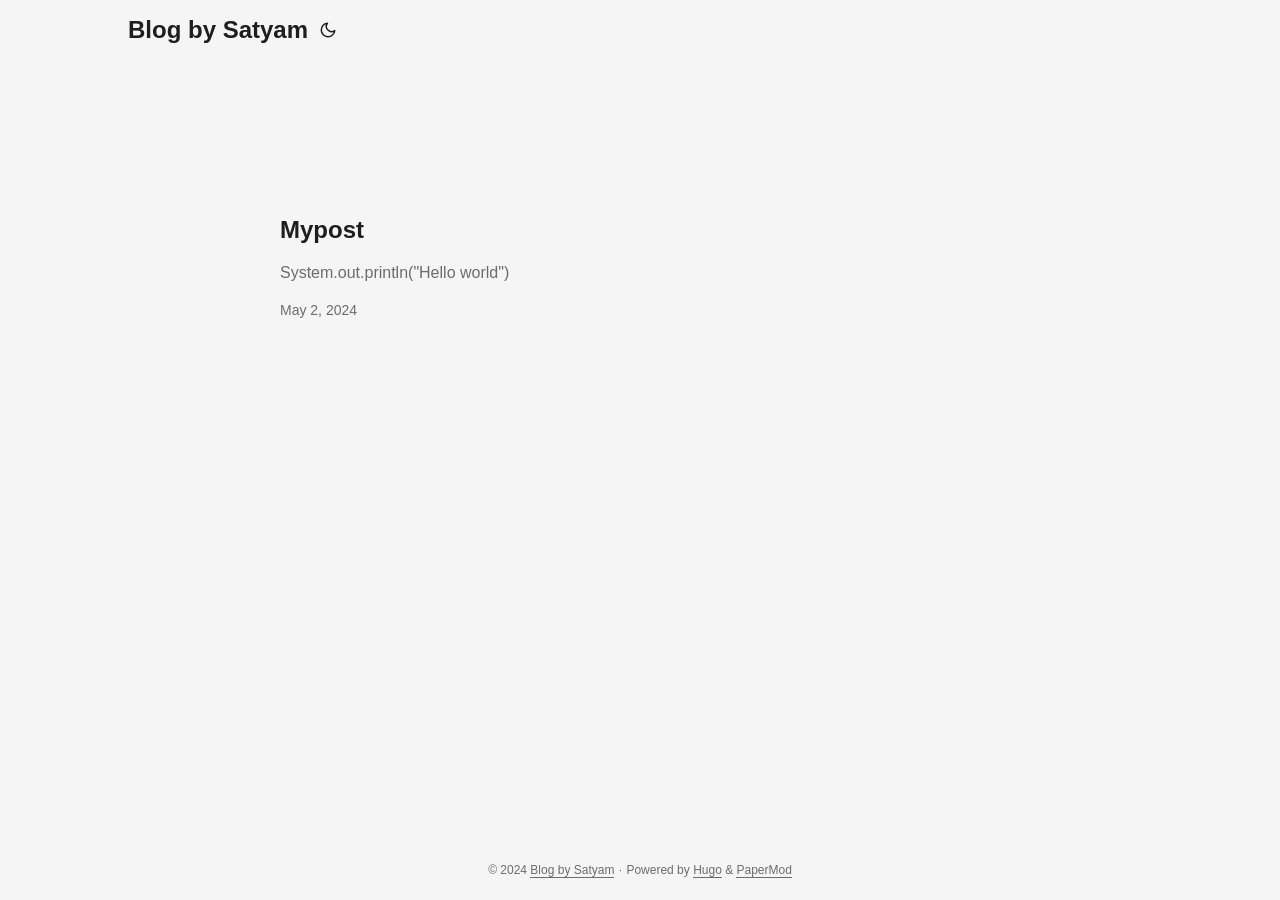
==== index.html @ a7f4010d "add files" ====
<!DOCTYPE html>
<html lang="en" dir="auto">

<head>
	<meta name="generator" content="Hugo 0.125.5"><meta charset="utf-8">
<meta http-equiv="X-UA-Compatible" content="IE=edge">
<meta name="viewport" content="width=device-width, initial-scale=1, shrink-to-fit=no">
<meta name="robots" content="index, follow">
<title>Blog by Satyam</title>

<meta name="description" content="">
<meta name="author" content="">
<link rel="canonical" href="https://stym06.github.io/">
<link crossorigin="anonymous" href="/assets/css/stylesheet.b609c58d5c11bb90b1a54e04005d74ad1ddf22165eb79f5533967e57df9c3b50.css" integrity="sha256-tgnFjVwRu5CxpU4EAF10rR3fIhZet59VM5Z&#43;V9&#43;cO1A=" rel="preload stylesheet" as="style">
<link rel="icon" href="https://stym06.github.io/favicon.ico">
<link rel="icon" type="image/png" sizes="16x16" href="https://stym06.github.io/favicon-16x16.png">
<link rel="icon" type="image/png" sizes="32x32" href="https://stym06.github.io/favicon-32x32.png">
<link rel="apple-touch-icon" href="https://stym06.github.io/apple-touch-icon.png">
<link rel="mask-icon" href="https://stym06.github.io/safari-pinned-tab.svg">
<meta name="theme-color" content="#2e2e33">
<meta name="msapplication-TileColor" content="#2e2e33">
<link rel="alternate" type="application/rss+xml" href="https://stym06.github.io/index.xml">
<link rel="alternate" hreflang="en" href="https://stym06.github.io/">
<noscript>
    <style>
        #theme-toggle,
        .top-link {
            display: none;
        }

    </style>
    <style>
        @media (prefers-color-scheme: dark) {
            :root {
                --theme: rgb(29, 30, 32);
                --entry: rgb(46, 46, 51);
                --primary: rgb(218, 218, 219);
                --secondary: rgb(155, 156, 157);
                --tertiary: rgb(65, 66, 68);
                --content: rgb(196, 196, 197);
                --code-block-bg: rgb(46, 46, 51);
                --code-bg: rgb(55, 56, 62);
                --border: rgb(51, 51, 51);
            }

            .list {
                background: var(--theme);
            }

            .list:not(.dark)::-webkit-scrollbar-track {
                background: 0 0;
            }

            .list:not(.dark)::-webkit-scrollbar-thumb {
                border-color: var(--theme);
            }
        }

    </style>
</noscript>
  

<meta property="og:title" content="Blog by Satyam" />
<meta property="og:description" content="" />
<meta property="og:type" content="website" />
<meta property="og:url" content="https://stym06.github.io/" />

<meta name="twitter:card" content="summary"/>
<meta name="twitter:title" content="Blog by Satyam"/>
<meta name="twitter:description" content=""/>

<script type="application/ld+json">
{
  "@context": "https://schema.org",
  "@type": "Organization",
  "name": "Blog by Satyam",
  "url": "https://stym06.github.io/",
  "description": "",
  "thumbnailUrl": "https://stym06.github.io/favicon.ico",
  "sameAs": [
      
  ]
}
</script>
</head>

<body class="list" id="top">
<script>
    if (localStorage.getItem("pref-theme") === "dark") {
        document.body.classList.add('dark');
    } else if (localStorage.getItem("pref-theme") === "light") {
        document.body.classList.remove('dark')
    } else if (window.matchMedia('(prefers-color-scheme: dark)').matches) {
        document.body.classList.add('dark');
    }

</script>

<header class="header">
    <nav class="nav">
        <div class="logo">
            <a href="https://stym06.github.io/" accesskey="h" title="Blog by Satyam (Alt + H)">Blog by Satyam</a>
            <div class="logo-switches">
                <button id="theme-toggle" accesskey="t" title="(Alt + T)">
                    <svg id="moon" xmlns="http://www.w3.org/2000/svg" width="24" height="18" viewBox="0 0 24 24"
                        fill="none" stroke="currentColor" stroke-width="2" stroke-linecap="round"
                        stroke-linejoin="round">
                        <path d="M21 12.79A9 9 0 1 1 11.21 3 7 7 0 0 0 21 12.79z"></path>
                    </svg>
                    <svg id="sun" xmlns="http://www.w3.org/2000/svg" width="24" height="18" viewBox="0 0 24 24"
                        fill="none" stroke="currentColor" stroke-width="2" stroke-linecap="round"
                        stroke-linejoin="round">
                        <circle cx="12" cy="12" r="5"></circle>
                        <line x1="12" y1="1" x2="12" y2="3"></line>
                        <line x1="12" y1="21" x2="12" y2="23"></line>
                        <line x1="4.22" y1="4.22" x2="5.64" y2="5.64"></line>
                        <line x1="18.36" y1="18.36" x2="19.78" y2="19.78"></line>
                        <line x1="1" y1="12" x2="3" y2="12"></line>
                        <line x1="21" y1="12" x2="23" y2="12"></line>
                        <line x1="4.22" y1="19.78" x2="5.64" y2="18.36"></line>
                        <line x1="18.36" y1="5.64" x2="19.78" y2="4.22"></line>
                    </svg>
                </button>
            </div>
        </div>
        <ul id="menu">
        </ul>
    </nav>
</header>
<main class="main"> 

<article class="first-entry"> 
  <header class="entry-header">
    <h2 class="entry-hint-parent">Mypost
    </h2>
  </header>
  <div class="entry-content">
    <p>System.out.println(&#34;Hello world&#34;) </p>
  </div>
  <footer class="entry-footer"><span title='2024-05-02 22:18:47 +0530 IST'>May 2, 2024</span></footer>
  <a class="entry-link" aria-label="post link to Mypost" href="https://stym06.github.io/posts/mypost/"></a>
</article>
    </main>
    
<footer class="footer">
        <span>&copy; 2024 <a href="https://stym06.github.io/">Blog by Satyam</a></span> · 

    <span>
        Powered by
        <a href="https://gohugo.io/" rel="noopener noreferrer" target="_blank">Hugo</a> &
        <a href="https://github.com/adityatelange/hugo-PaperMod/" rel="noopener" target="_blank">PaperMod</a>
    </span>
</footer>
<a href="#top" aria-label="go to top" title="Go to Top (Alt + G)" class="top-link" id="top-link" accesskey="g">
    <svg xmlns="http://www.w3.org/2000/svg" viewBox="0 0 12 6" fill="currentColor">
        <path d="M12 6H0l6-6z" />
    </svg>
</a>

<script>
    let menu = document.getElementById('menu')
    if (menu) {
        menu.scrollLeft = localStorage.getItem("menu-scroll-position");
        menu.onscroll = function () {
            localStorage.setItem("menu-scroll-position", menu.scrollLeft);
        }
    }

    document.querySelectorAll('a[href^="#"]').forEach(anchor => {
        anchor.addEventListener("click", function (e) {
            e.preventDefault();
            var id = this.getAttribute("href").substr(1);
            if (!window.matchMedia('(prefers-reduced-motion: reduce)').matches) {
                document.querySelector(`[id='${decodeURIComponent(id)}']`).scrollIntoView({
                    behavior: "smooth"
                });
            } else {
                document.querySelector(`[id='${decodeURIComponent(id)}']`).scrollIntoView();
            }
            if (id === "top") {
                history.replaceState(null, null, " ");
            } else {
                history.pushState(null, null, `#${id}`);
            }
        });
    });

</script>
<script>
    var mybutton = document.getElementById("top-link");
    window.onscroll = function () {
        if (document.body.scrollTop > 800 || document.documentElement.scrollTop > 800) {
            mybutton.style.visibility = "visible";
            mybutton.style.opacity = "1";
        } else {
            mybutton.style.visibility = "hidden";
            mybutton.style.opacity = "0";
        }
    };

</script>
<script>
    document.getElementById("theme-toggle").addEventListener("click", () => {
        if (document.body.className.includes("dark")) {
            document.body.classList.remove('dark');
            localStorage.setItem("pref-theme", 'light');
        } else {
            document.body.classList.add('dark');
            localStorage.setItem("pref-theme", 'dark');
        }
    })

</script>
</body>

</html>
---- assets/css/stylesheet.b609c58d5c11bb90b1a54e04005d74ad1ddf22165eb79f5533967e57df9c3b50.css ----
/*
  PaperMod v7
  License: MIT https://github.com/adityatelange/hugo-PaperMod/blob/master/LICENSE
  Copyright (c) 2020 nanxiaobei and adityatelange
  Copyright (c) 2021-2024 adityatelange
*/
:root{--gap:24px;--content-gap:20px;--nav-width:1024px;--main-width:720px;--header-height:60px;--footer-height:60px;--radius:8px;--theme:rgb(255, 255, 255);--entry:rgb(255, 255, 255);--primary:rgb(30, 30, 30);--secondary:rgb(108, 108, 108);--tertiary:rgb(214, 214, 214);--content:rgb(31, 31, 31);--code-block-bg:rgb(28, 29, 33);--code-bg:rgb(245, 245, 245);--border:rgb(238, 238, 238)}.dark{--theme:rgb(29, 30, 32);--entry:rgb(46, 46, 51);--primary:rgb(218, 218, 219);--secondary:rgb(155, 156, 157);--tertiary:rgb(65, 66, 68);--content:rgb(196, 196, 197);--code-block-bg:rgb(46, 46, 51);--code-bg:rgb(55, 56, 62);--border:rgb(51, 51, 51)}.list{background:var(--code-bg)}.dark.list{background:var(--theme)}*,::after,::before{box-sizing:border-box}html{-webkit-tap-highlight-color:transparent;overflow-y:scroll;-webkit-text-size-adjust:100%;text-size-adjust:100%}a,button,body,h1,h2,h3,h4,h5,h6{color:var(--primary)}body{font-family:-apple-system,BlinkMacSystemFont,segoe ui,Roboto,Oxygen,Ubuntu,Cantarell,open sans,helvetica neue,sans-serif;font-size:18px;line-height:1.6;word-break:break-word;background:var(--theme)}article,aside,figcaption,figure,footer,header,hgroup,main,nav,section,table{display:block}h1,h2,h3,h4,h5,h6{line-height:1.2}h1,h2,h3,h4,h5,h6,p{margin-top:0;margin-bottom:0}ul{padding:0}a{text-decoration:none}body,figure,ul{margin:0}table{width:100%;border-collapse:collapse;border-spacing:0;overflow-x:auto;word-break:keep-all}button,input,textarea{padding:0;font:inherit;background:0 0;border:0}input,textarea{outline:0}button,input[type=button],input[type=submit]{cursor:pointer}input:-webkit-autofill,textarea:-webkit-autofill{box-shadow:0 0 0 50px var(--theme)inset}img{display:block;max-width:100%}.not-found{position:absolute;left:0;right:0;display:flex;align-items:center;justify-content:center;height:80%;font-size:160px;font-weight:700}.archive-posts{width:100%;font-size:16px}.archive-year{margin-top:40px}.archive-year:not(:last-of-type){border-bottom:2px solid var(--border)}.archive-month{display:flex;align-items:flex-start;padding:10px 0}.archive-month-header{margin:25px 0;width:200px}.archive-month:not(:last-of-type){border-bottom:1px solid var(--border)}.archive-entry{position:relative;padding:5px;margin:10px 0}.archive-entry-title{margin:5px 0;font-weight:400}.archive-count,.archive-meta{color:var(--secondary);font-size:14px}.footer,.top-link{font-size:12px;color:var(--secondary)}.footer{max-width:calc(var(--main-width) + var(--gap) * 2);margin:auto;padding:calc((var(--footer-height) - var(--gap))/2)var(--gap);text-align:center;line-height:24px}.footer span{margin-inline-start:1px;margin-inline-end:1px}.footer span:last-child{white-space:nowrap}.footer a{color:inherit;border-bottom:1px solid var(--secondary)}.footer a:hover{border-bottom:1px solid var(--primary)}.top-link{visibility:hidden;position:fixed;bottom:60px;right:30px;z-index:99;background:var(--tertiary);width:42px;height:42px;padding:12px;border-radius:64px;transition:visibility .5s,opacity .8s linear}.top-link,.top-link svg{filter:drop-shadow(0 0 0 var(--theme))}.footer a:hover,.top-link:hover{color:var(--primary)}.top-link:focus,#theme-toggle:focus{outline:0}.nav{display:flex;flex-wrap:wrap;justify-content:space-between;max-width:calc(var(--nav-width) + var(--gap) * 2);margin-inline-start:auto;margin-inline-end:auto;line-height:var(--header-height)}.nav a{display:block}.logo,#menu{display:flex;margin:auto var(--gap)}.logo{flex-wrap:inherit}.logo a{font-size:24px;font-weight:700}.logo a img,.logo a svg{display:inline;vertical-align:middle;pointer-events:none;transform:translate(0,-10%);border-radius:6px;margin-inline-end:8px}button#theme-toggle{font-size:26px;margin:auto 4px}body.dark #moon{vertical-align:middle;display:none}body:not(.dark) #sun{display:none}#menu{list-style:none;word-break:keep-all;overflow-x:auto;white-space:nowrap}#menu li+li{margin-inline-start:var(--gap)}#menu a{font-size:16px}#menu .active{font-weight:500;border-bottom:2px solid}.lang-switch li,.lang-switch ul,.logo-switches{display:inline-flex;margin:auto 4px}.lang-switch{display:flex;flex-wrap:inherit}.lang-switch a{margin:auto 3px;font-size:16px;font-weight:500}.logo-switches{flex-wrap:inherit}.main{position:relative;min-height:calc(100vh - var(--header-height) - var(--footer-height));max-width:calc(var(--main-width) + var(--gap) * 2);margin:auto;padding:var(--gap)}.page-header h1{font-size:40px}.pagination{display:flex}.pagination a{color:var(--theme);font-size:13px;line-height:36px;background:var(--primary);border-radius:calc(36px/2);padding:0 16px}.pagination .next{margin-inline-start:auto}.social-icons a{display:inline-flex;padding:10px}.social-icons a svg{height:26px;width:26px}code{direction:ltr}div.highlight,pre{position:relative}.copy-code{display:none;position:absolute;top:4px;right:4px;color:rgba(255,255,255,.8);background:rgba(78,78,78,.8);border-radius:var(--radius);padding:0 5px;font-size:14px;user-select:none}div.highlight:hover .copy-code,pre:hover .copy-code{display:block}.first-entry{position:relative;display:flex;flex-direction:column;justify-content:center;min-height:320px;margin:var(--gap)0 calc(var(--gap) * 2)}.first-entry .entry-header{overflow:hidden;display:-webkit-box;-webkit-box-orient:vertical;-webkit-line-clamp:3}.first-entry .entry-header h1{font-size:34px;line-height:1.3}.first-entry .entry-content{margin:14px 0;font-size:16px;-webkit-line-clamp:3}.first-entry .entry-footer{font-size:14px}.home-info .entry-content{-webkit-line-clamp:unset}.post-entry{position:relative;margin-bottom:var(--gap);padding:var(--gap);background:var(--entry);border-radius:var(--radius);transition:transform .1s;border:1px solid var(--border)}.post-entry:active{transform:scale(.96)}.tag-entry .entry-cover{display:none}.entry-header h2{font-size:24px;line-height:1.3}.entry-content{margin:8px 0;color:var(--secondary);font-size:14px;line-height:1.6;overflow:hidden;display:-webkit-box;-webkit-box-orient:vertical;-webkit-line-clamp:2}.entry-footer{color:var(--secondary);font-size:13px}.entry-link{position:absolute;left:0;right:0;top:0;bottom:0}.entry-hint{color:var(--secondary)}.entry-hint-parent{display:flex;justify-content:space-between}.entry-cover{font-size:14px;margin-bottom:var(--gap);text-align:center}.entry-cover img{border-radius:var(--radius);pointer-events:none;width:100%;height:auto}.entry-cover a{color:var(--secondary);box-shadow:0 1px 0 var(--primary)}.page-header,.post-header{margin:24px auto var(--content-gap)}.post-title{margin-bottom:2px;font-size:40px}.post-description{margin-top:10px;margin-bottom:5px}.post-meta,.breadcrumbs{color:var(--secondary);font-size:14px;display:flex;flex-wrap:wrap}.post-meta .i18n_list li{display:inline-flex;list-style:none;margin:auto 3px;box-shadow:0 1px 0 var(--secondary)}.breadcrumbs a{font-size:16px}.post-content{color:var(--content)}.post-content h3,.post-content h4,.post-content h5,.post-content h6{margin:24px 0 16px}.post-content h1{margin:40px auto 32px;font-size:40px}.post-content h2{margin:32px auto 24px;font-size:32px}.post-content h3{font-size:24px}.post-content h4{font-size:16px}.post-content h5{font-size:14px}.post-content h6{font-size:12px}.post-content a,.toc a:hover{box-shadow:0 1px;box-decoration-break:clone;-webkit-box-decoration-break:clone}.post-content a code{margin:auto 0;border-radius:0;box-shadow:0 -1px 0 var(--primary)inset}.post-content del{text-decoration:line-through}.post-content dl,.post-content ol,.post-content p,.post-content figure,.post-content ul{margin-bottom:var(--content-gap)}.post-content ol,.post-content ul{padding-inline-start:20px}.post-content li{margin-top:5px}.post-content li p{margin-bottom:0}.post-content dl{display:flex;flex-wrap:wrap;margin:0}.post-content dt{width:25%;font-weight:700}.post-content dd{width:75%;margin-inline-start:0;padding-inline-start:10px}.post-content dd~dd,.post-content dt~dt{margin-top:10px}.post-content table{margin-bottom:var(--content-gap)}.post-content table th,.post-content table:not(.highlighttable,.highlight table,.gist .highlight) td{min-width:80px;padding:8px 5px;line-height:1.5;border-bottom:1px solid var(--border)}.post-content table th{text-align:start}.post-content table:not(.highlighttable) td code:only-child{margin:auto 0}.post-content .highlight table{border-radius:var(--radius)}.post-content .highlight:not(table){margin:10px auto;background:var(--code-block-bg)!important;border-radius:var(--radius);direction:ltr}.post-content li>.highlight{margin-inline-end:0}.post-content ul pre{margin-inline-start:calc(var(--gap) * -2)}.post-content .highlight pre{margin:0}.post-content .highlighttable{table-layout:fixed}.post-content .highlighttable td:first-child{width:40px}.post-content .highlighttable td .linenodiv{padding-inline-end:0!important}.post-content .highlighttable td .highlight,.post-content .highlighttable td .linenodiv pre{margin-bottom:0}.post-content code{margin:auto 4px;padding:4px 6px;font-size:.78em;line-height:1.5;background:var(--code-bg);border-radius:2px}.post-content pre code{display:grid;margin:auto 0;padding:10px;color:#d5d5d6;background:var(--code-block-bg)!important;border-radius:var(--radius);overflow-x:auto;word-break:break-all}.post-content blockquote{margin:20px 0;padding:0 14px;border-inline-start:3px solid var(--primary)}.post-content hr{margin:30px 0;height:2px;background:var(--tertiary);border:0}.post-content iframe{max-width:100%}.post-content img{border-radius:4px;margin:1rem 0}.post-content img[src*="#center"]{margin:1rem auto}.post-content figure.align-center{text-align:center}.post-content figure>figcaption{color:var(--primary);font-size:16px;font-weight:700;margin:8px 0 16px}.post-content figure>figcaption>p{color:var(--secondary);font-size:14px;font-weight:400}.toc{margin:0 2px 40px;border:1px solid var(--border);background:var(--code-bg);border-radius:var(--radius);padding:.4em}.dark .toc{background:var(--entry)}.toc details summary{cursor:zoom-in;margin-inline-start:20px}.toc details[open] summary{cursor:zoom-out}.toc .details{display:inline;font-weight:500}.toc .inner{margin:0 20px;padding:10px 20px}.toc li ul{margin-inline-start:var(--gap)}.toc summary:focus{outline:0}.post-footer{margin-top:56px}.post-footer>*{margin-bottom:10px}.post-tags{display:flex;flex-wrap:wrap;gap:10px}.post-tags li{display:inline-block}.post-tags a,.share-buttons,.paginav{border-radius:var(--radius);background:var(--code-bg);border:1px solid var(--border)}.post-tags a{display:block;padding:0 14px;color:var(--secondary);font-size:14px;line-height:34px;background:var(--code-bg)}.post-tags a:hover,.paginav a:hover{background:var(--border)}.share-buttons{padding:10px;display:flex;justify-content:center;overflow-x:auto;gap:10px}.share-buttons li,.share-buttons a{display:inline-flex}.share-buttons a:not(:last-of-type){margin-inline-end:12px}h1:hover .anchor,h2:hover .anchor,h3:hover .anchor,h4:hover .anchor,h5:hover .anchor,h6:hover .anchor{display:inline-flex;color:var(--secondary);margin-inline-start:8px;font-weight:500;user-select:none}.paginav{display:flex;line-height:30px}.paginav a{padding-inline-start:14px;padding-inline-end:14px;border-radius:var(--radius)}.paginav .title{letter-spacing:1px;text-transform:uppercase;font-size:small;color:var(--secondary)}.paginav .prev,.paginav .next{width:50%}.paginav span:hover:not(.title){box-shadow:0 1px}.paginav .next{margin-inline-start:auto;text-align:right}[dir=rtl] .paginav .next{text-align:left}h1>a>svg{display:inline}img.in-text{display:inline;margin:auto}.buttons,.main .profile{display:flex;justify-content:center}.main .profile{align-items:center;min-height:calc(100vh - var(--header-height) - var(--footer-height) - (var(--gap) * 2));text-align:center}.profile .profile_inner{display:flex;flex-direction:column;align-items:center;gap:10px}.profile img{border-radius:50%}.buttons{flex-wrap:wrap;max-width:400px}.button{background:var(--tertiary);border-radius:var(--radius);margin:8px;padding:6px;transition:transform .1s}.button-inner{padding:0 8px}.button:active{transform:scale(.96)}#searchbox input{padding:4px 10px;width:100%;color:var(--primary);font-weight:700;border:2px solid var(--tertiary);border-radius:var(--radius)}#searchbox input:focus{border-color:var(--secondary)}#searchResults li{list-style:none;border-radius:var(--radius);padding:10px;margin:10px 0;position:relative;font-weight:500}#searchResults{margin:10px 0;width:100%}#searchResults li:active{transition:transform .1s;transform:scale(.98)}#searchResults a{position:absolute;width:100%;height:100%;top:0;left:0;outline:none}#searchResults .focus{transform:scale(.98);border:2px solid var(--tertiary)}.terms-tags li{display:inline-block;margin:10px;font-weight:500}.terms-tags a{display:block;padding:3px 10px;background:var(--tertiary);border-radius:6px;transition:transform .1s}.terms-tags a:active{background:var(--tertiary);transform:scale(.96)}.bg{color:#cad3f5;background-color:#24273a}.chroma{color:#cad3f5;background-color:#24273a}.chroma .x{}.chroma .err{color:#ed8796}.chroma .cl{}.chroma .lnlinks{outline:none;text-decoration:none;color:inherit}.chroma .lntd{vertical-align:top;padding:0;margin:0;border:0}.chroma .lntable{border-spacing:0;padding:0;margin:0;border:0}.chroma .hl{background-color:#474733}.chroma .lnt{white-space:pre;-webkit-user-select:none;user-select:none;margin-right:.4em;padding:0 .4em;color:#8087a2}.chroma .ln{white-space:pre;-webkit-user-select:none;user-select:none;margin-right:.4em;padding:0 .4em;color:#8087a2}.chroma .line{display:flex}.chroma .k{color:#c6a0f6}.chroma .kc{color:#f5a97f}.chroma .kd{color:#ed8796}.chroma .kn{color:#8bd5ca}.chroma .kp{color:#c6a0f6}.chroma .kr{color:#c6a0f6}.chroma .kt{color:#ed8796}.chroma .n{}.chroma .na{color:#8aadf4}.chroma .nb{color:#91d7e3}.chroma .bp{color:#91d7e3}.chroma .nc{color:#eed49f}.chroma .no{color:#eed49f}.chroma .nd{color:#8aadf4;font-weight:700}.chroma .ni{color:#8bd5ca}.chroma .ne{color:#f5a97f}.chroma .nf{color:#8aadf4}.chroma .fm{color:#8aadf4}.chroma .nl{color:#91d7e3}.chroma .nn{color:#f5a97f}.chroma .nx{}.chroma .py{color:#f5a97f}.chroma .nt{color:#c6a0f6}.chroma .nv{color:#f4dbd6}.chroma .vc{color:#f4dbd6}.chroma .vg{color:#f4dbd6}.chroma .vi{color:#f4dbd6}.chroma .vm{color:#f4dbd6}.chroma .l{}.chroma .ld{}.chroma .s{color:#a6da95}.chroma .sa{color:#ed8796}.chroma .sb{color:#a6da95}.chroma .sc{color:#a6da95}.chroma .dl{color:#8aadf4}.chroma .sd{color:#6e738d}.chroma .s2{color:#a6da95}.chroma .se{color:#8aadf4}.chroma .sh{color:#6e738d}.chroma .si{color:#a6da95}.chroma .sx{color:#a6da95}.chroma .sr{color:#8bd5ca}.chroma .s1{color:#a6da95}.chroma .ss{color:#a6da95}.chroma .m{color:#f5a97f}.chroma .mb{color:#f5a97f}.chroma .mf{color:#f5a97f}.chroma .mh{color:#f5a97f}.chroma .mi{color:#f5a97f}.chroma .il{color:#f5a97f}.chroma .mo{color:#f5a97f}.chroma .o{color:#91d7e3;font-weight:700}.chroma .ow{color:#91d7e3;font-weight:700}.chroma .p{}.chroma .c{color:#6e738d;font-style:italic}.chroma .ch{color:#6e738d;font-style:italic}.chroma .cm{color:#6e738d;font-style:italic}.chroma .c1{color:#6e738d;font-style:italic}.chroma .cs{color:#6e738d;font-style:italic}.chroma .cp{color:#6e738d;font-style:italic}.chroma .cpf{color:#6e738d;font-weight:700;font-style:italic}.chroma .g{}.chroma .gd{color:#ed8796;background-color:#363a4f}.chroma .ge{font-style:italic}.chroma .gr{color:#ed8796}.chroma .gh{color:#f5a97f;font-weight:700}.chroma .gi{color:#a6da95;background-color:#363a4f}.chroma .go{}.chroma .gp{}.chroma .gs{font-weight:700}.chroma .gu{color:#f5a97f;font-weight:700}.chroma .gt{color:#ed8796}.chroma .gl{text-decoration:underline}.chroma .w{}.chroma{background-color:unset!important}.chroma .hl{display:flex}.chroma .lnt{padding:0 0 0 12px}.highlight pre.chroma code{padding:8px 0}.highlight pre.chroma .line .cl,.chroma .ln{padding:0 10px}.chroma .lntd:last-of-type{width:100%}::-webkit-scrollbar-track{background:0 0}.list:not(.dark)::-webkit-scrollbar-track{background:var(--code-bg)}::-webkit-scrollbar-thumb{background:var(--tertiary);border:5px solid var(--theme);border-radius:var(--radius)}.list:not(.dark)::-webkit-scrollbar-thumb{border:5px solid var(--code-bg)}::-webkit-scrollbar-thumb:hover{background:var(--secondary)}::-webkit-scrollbar:not(.highlighttable,.highlight table,.gist .highlight){background:var(--theme)}.post-content .highlighttable td .highlight pre code::-webkit-scrollbar{display:none}.post-content :not(table) ::-webkit-scrollbar-thumb{border:2px solid var(--code-block-bg);background:#717175}.post-content :not(table) ::-webkit-scrollbar-thumb:hover{background:#a3a3a5}.gist table::-webkit-scrollbar-thumb{border:2px solid #fff;background:#adadad}.gist table::-webkit-scrollbar-thumb:hover{background:#707070}.post-content table::-webkit-scrollbar-thumb{border-width:2px}@media screen and (min-width:768px){::-webkit-scrollbar{width:19px;height:11px}}@media screen and (max-width:768px){:root{--gap:14px}.profile img{transform:scale(.85)}.first-entry{min-height:260px}.archive-month{flex-direction:column}.archive-year{margin-top:20px}.footer{padding:calc((var(--footer-height) - var(--gap) - 10px)/2)var(--gap)}}@media screen and (max-width:900px){.list .top-link{transform:translateY(-5rem)}}@media screen and (max-width:340px){.share-buttons{justify-content:unset}}@media(prefers-reduced-motion){.terms-tags a:active,.button:active,.post-entry:active,.top-link,#searchResults .focus,#searchResults li:active{transform:none}}
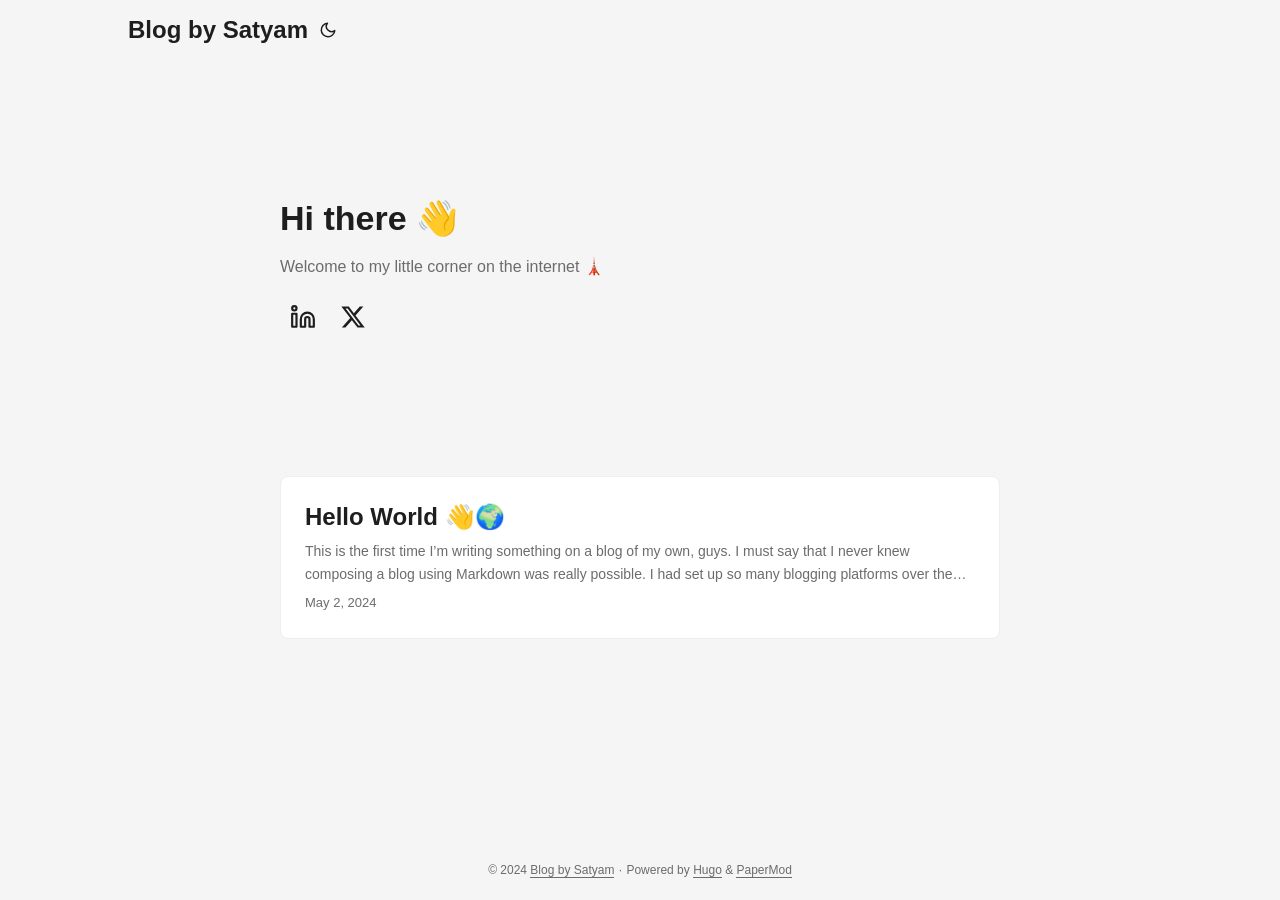
==== commit 66ed1790: "beautify" ====
--- a/index.html
+++ b/index.html
@@ -78,7 +78,7 @@
   "description": "",
   "thumbnailUrl": "https://stym06.github.io/favicon.ico",
   "sameAs": [
-      
+      "https://linkedin.com/in/stym06", "https://x.com/stym06"
   ]
 }
 </script>
@@ -128,17 +128,49 @@
     </nav>
 </header>
 <main class="main"> 
-
-<article class="first-entry"> 
+<article class="first-entry home-info">
+    <header class="entry-header">
+        <h1>Hi there &#x1f44b;</h1>
+    </header>
+    <div class="entry-content">
+        Welcome to my little corner on the internet &#x1f5fc;
+    </div>
+    <footer class="entry-footer">
+        <div class="social-icons" >
+    <a href="https://linkedin.com/in/stym06" target="_blank" rel="noopener noreferrer me"
+        title="LinkedIn">
+        <svg xmlns="http://www.w3.org/2000/svg" viewBox="0 0 24 24" fill="none" stroke="currentColor" stroke-width="2"
+    stroke-linecap="round" stroke-linejoin="round">
+    <path d="M16 8a6 6 0 0 1 6 6v7h-4v-7a2 2 0 0 0-2-2 2 2 0 0 0-2 2v7h-4v-7a6 6 0 0 1 6-6z"></path>
+    <rect x="2" y="9" width="4" height="12"></rect>
+    <circle cx="4" cy="4" r="2"></circle>
+</svg>
+    </a>
+    <a href="https://x.com/stym06" target="_blank" rel="noopener noreferrer me"
+        title="X">
+        <svg xmlns="http://www.w3.org/2000/svg" viewBox="0 0 24 24" fill="currentColor">
+    <path
+        d="M18.244 2.25h3.308l-7.227 8.26 8.502 11.24H16.17l-5.214-6.817L4.99 21.75H1.68l7.73-8.835L1.254 2.25H8.08l4.713 6.231zm-1.161 17.52h1.833L7.084 4.126H5.117z">
+    </path>
+</svg>
+    </a>
+</div>
+
+    </footer>
+</article>
+
+<article class="post-entry"> 
   <header class="entry-header">
-    <h2 class="entry-hint-parent">Mypost
+    <h2 class="entry-hint-parent">Hello World 👋🌍
     </h2>
   </header>
   <div class="entry-content">
-    <p>System.out.println(&#34;Hello world&#34;) </p>
+    <p>This is the first time I’m writing something on a blog of my own, guys. I must say that I never knew composing a blog using Markdown was really possible. I had set up so many blogging platforms over the years using every frontend and backend stuff I learned, but as Da Vinci had correctly said:
+“Simplicity is the ultimate sophistication.”
+So, here we are, I’m using this neat little static site generator called Hugo to build my blog finally....</p>
   </div>
   <footer class="entry-footer"><span title='2024-05-02 22:18:47 +0530 IST'>May 2, 2024</span></footer>
-  <a class="entry-link" aria-label="post link to Mypost" href="https://stym06.github.io/posts/mypost/"></a>
+  <a class="entry-link" aria-label="post link to Hello World 👋🌍" href="https://stym06.github.io/posts/hello-world/"></a>
 </article>
     </main>
     
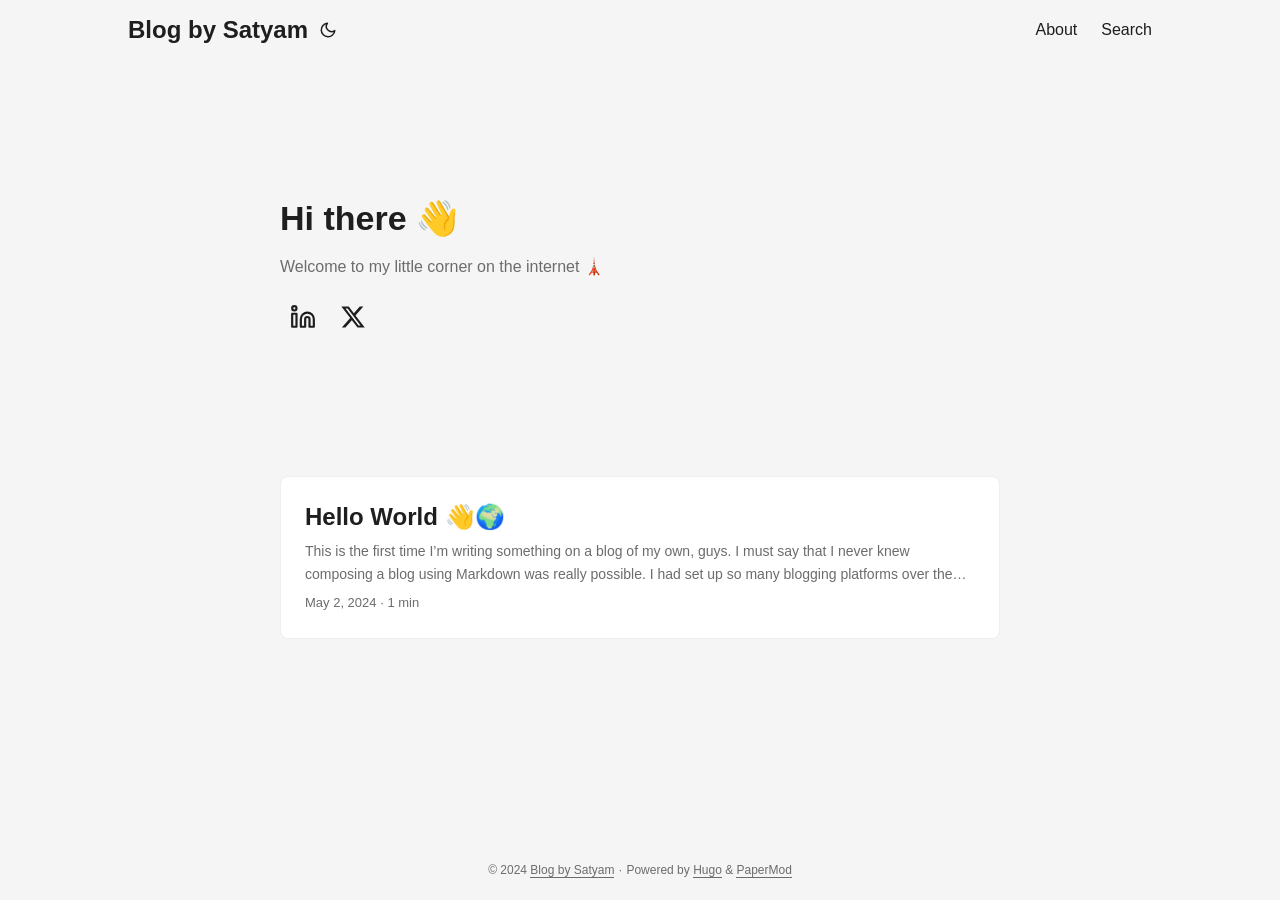
==== commit 64acedd1: "make build" ====
--- a/index.html
+++ b/index.html
@@ -2,25 +2,26 @@
 <html lang="en" dir="auto">
 
 <head>
-	<meta name="generator" content="Hugo 0.125.5"><meta charset="utf-8">
+	<meta name="generator" content="Hugo 0.125.5"><script src="/livereload.js?mindelay=10&amp;v=2&amp;port=1313&amp;path=livereload" data-no-instant defer></script><meta charset="utf-8">
 <meta http-equiv="X-UA-Compatible" content="IE=edge">
 <meta name="viewport" content="width=device-width, initial-scale=1, shrink-to-fit=no">
-<meta name="robots" content="index, follow">
+<meta name="robots" content="noindex, nofollow">
 <title>Blog by Satyam</title>
 
 <meta name="description" content="">
 <meta name="author" content="">
-<link rel="canonical" href="https://stym06.github.io/">
+<link rel="canonical" href="http://localhost:1313/">
 <link crossorigin="anonymous" href="/assets/css/stylesheet.b609c58d5c11bb90b1a54e04005d74ad1ddf22165eb79f5533967e57df9c3b50.css" integrity="sha256-tgnFjVwRu5CxpU4EAF10rR3fIhZet59VM5Z&#43;V9&#43;cO1A=" rel="preload stylesheet" as="style">
-<link rel="icon" href="https://stym06.github.io/favicon.ico">
-<link rel="icon" type="image/png" sizes="16x16" href="https://stym06.github.io/favicon-16x16.png">
-<link rel="icon" type="image/png" sizes="32x32" href="https://stym06.github.io/favicon-32x32.png">
-<link rel="apple-touch-icon" href="https://stym06.github.io/apple-touch-icon.png">
-<link rel="mask-icon" href="https://stym06.github.io/safari-pinned-tab.svg">
+<link rel="icon" href="http://localhost:1313/favicon.ico">
+<link rel="icon" type="image/png" sizes="16x16" href="http://localhost:1313/favicon-16x16.png">
+<link rel="icon" type="image/png" sizes="32x32" href="http://localhost:1313/favicon-32x32.png">
+<link rel="apple-touch-icon" href="http://localhost:1313/apple-touch-icon.png">
+<link rel="mask-icon" href="http://localhost:1313/safari-pinned-tab.svg">
 <meta name="theme-color" content="#2e2e33">
 <meta name="msapplication-TileColor" content="#2e2e33">
-<link rel="alternate" type="application/rss+xml" href="https://stym06.github.io/index.xml">
-<link rel="alternate" hreflang="en" href="https://stym06.github.io/">
+<link rel="alternate" type="application/rss+xml" href="http://localhost:1313/index.xml">
+<link rel="alternate" type="application/json" href="http://localhost:1313/index.json">
+<link rel="alternate" hreflang="en" href="http://localhost:1313/">
 <noscript>
     <style>
         #theme-toggle,
@@ -58,30 +59,6 @@
 
     </style>
 </noscript>
-  
-
-<meta property="og:title" content="Blog by Satyam" />
-<meta property="og:description" content="" />
-<meta property="og:type" content="website" />
-<meta property="og:url" content="https://stym06.github.io/" />
-
-<meta name="twitter:card" content="summary"/>
-<meta name="twitter:title" content="Blog by Satyam"/>
-<meta name="twitter:description" content=""/>
-
-<script type="application/ld+json">
-{
-  "@context": "https://schema.org",
-  "@type": "Organization",
-  "name": "Blog by Satyam",
-  "url": "https://stym06.github.io/",
-  "description": "",
-  "thumbnailUrl": "https://stym06.github.io/favicon.ico",
-  "sameAs": [
-      "https://linkedin.com/in/stym06", "https://x.com/stym06"
-  ]
-}
-</script>
 </head>
 
 <body class="list" id="top">
@@ -99,7 +76,7 @@
 <header class="header">
     <nav class="nav">
         <div class="logo">
-            <a href="https://stym06.github.io/" accesskey="h" title="Blog by Satyam (Alt + H)">Blog by Satyam</a>
+            <a href="http://localhost:1313/" accesskey="h" title="Blog by Satyam (Alt + H)">Blog by Satyam</a>
             <div class="logo-switches">
                 <button id="theme-toggle" accesskey="t" title="(Alt + T)">
                     <svg id="moon" xmlns="http://www.w3.org/2000/svg" width="24" height="18" viewBox="0 0 24 24"
@@ -124,6 +101,16 @@
             </div>
         </div>
         <ul id="menu">
+            <li>
+                <a href="http://localhost:1313/about/" title="About">
+                    <span>About</span>
+                </a>
+            </li>
+            <li>
+                <a href="http://localhost:1313/search/" title="Search (Alt &#43; /)" accesskey=/>
+                    <span>Search</span>
+                </a>
+            </li>
         </ul>
     </nav>
 </header>
@@ -169,13 +156,13 @@
 “Simplicity is the ultimate sophistication.”
 So, here we are, I’m using this neat little static site generator called Hugo to build my blog finally....</p>
   </div>
-  <footer class="entry-footer"><span title='2024-05-02 22:18:47 +0530 IST'>May 2, 2024</span></footer>
-  <a class="entry-link" aria-label="post link to Hello World 👋🌍" href="https://stym06.github.io/posts/hello-world/"></a>
+  <footer class="entry-footer"><span title='2024-05-02 22:18:47 +0530 IST'>May 2, 2024</span>&nbsp;·&nbsp;1 min</footer>
+  <a class="entry-link" aria-label="post link to Hello World 👋🌍" href="http://localhost:1313/posts/hello-world/"></a>
 </article>
     </main>
     
 <footer class="footer">
-        <span>&copy; 2024 <a href="https://stym06.github.io/">Blog by Satyam</a></span> · 
+        <span>&copy; 2024 <a href="http://localhost:1313/">Blog by Satyam</a></span> · 
 
     <span>
         Powered by
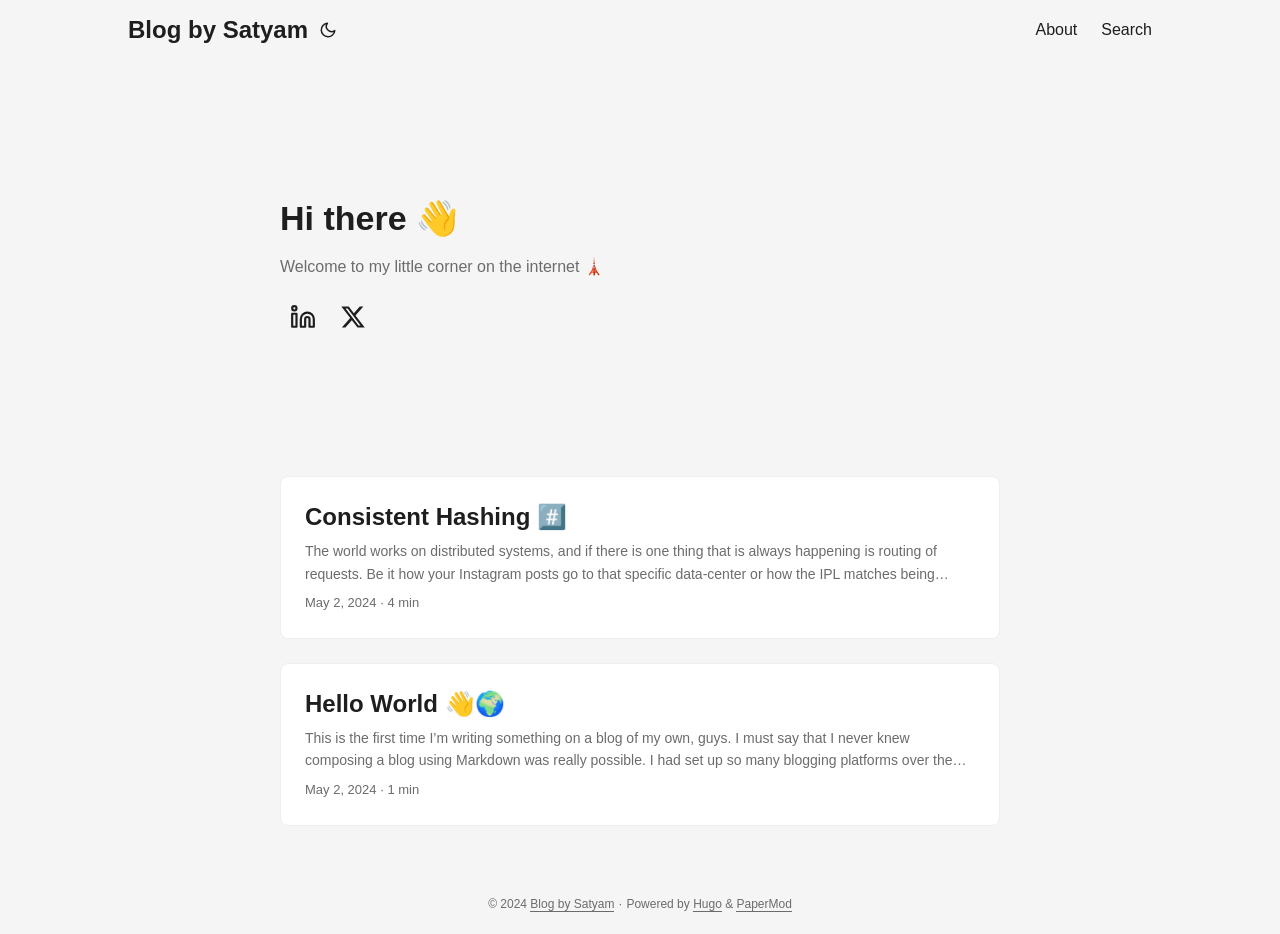
==== commit 8f836b5e: "add new blog" ====
--- a/index.html
+++ b/index.html
@@ -2,26 +2,26 @@
 <html lang="en" dir="auto">
 
 <head>
-	<meta name="generator" content="Hugo 0.125.5"><script src="/livereload.js?mindelay=10&amp;v=2&amp;port=1313&amp;path=livereload" data-no-instant defer></script><meta charset="utf-8">
+	<meta name="generator" content="Hugo 0.125.5"><meta charset="utf-8">
 <meta http-equiv="X-UA-Compatible" content="IE=edge">
 <meta name="viewport" content="width=device-width, initial-scale=1, shrink-to-fit=no">
-<meta name="robots" content="noindex, nofollow">
+<meta name="robots" content="index, follow">
 <title>Blog by Satyam</title>
 
 <meta name="description" content="">
 <meta name="author" content="">
-<link rel="canonical" href="http://localhost:1313/">
+<link rel="canonical" href="https://stym06.github.io/">
 <link crossorigin="anonymous" href="/assets/css/stylesheet.b609c58d5c11bb90b1a54e04005d74ad1ddf22165eb79f5533967e57df9c3b50.css" integrity="sha256-tgnFjVwRu5CxpU4EAF10rR3fIhZet59VM5Z&#43;V9&#43;cO1A=" rel="preload stylesheet" as="style">
-<link rel="icon" href="http://localhost:1313/favicon.ico">
-<link rel="icon" type="image/png" sizes="16x16" href="http://localhost:1313/favicon-16x16.png">
-<link rel="icon" type="image/png" sizes="32x32" href="http://localhost:1313/favicon-32x32.png">
-<link rel="apple-touch-icon" href="http://localhost:1313/apple-touch-icon.png">
-<link rel="mask-icon" href="http://localhost:1313/safari-pinned-tab.svg">
+<link rel="icon" href="https://stym06.github.io/favicon.ico">
+<link rel="icon" type="image/png" sizes="16x16" href="https://stym06.github.io/favicon-16x16.png">
+<link rel="icon" type="image/png" sizes="32x32" href="https://stym06.github.io/favicon-32x32.png">
+<link rel="apple-touch-icon" href="https://stym06.github.io/apple-touch-icon.png">
+<link rel="mask-icon" href="https://stym06.github.io/safari-pinned-tab.svg">
 <meta name="theme-color" content="#2e2e33">
 <meta name="msapplication-TileColor" content="#2e2e33">
-<link rel="alternate" type="application/rss+xml" href="http://localhost:1313/index.xml">
-<link rel="alternate" type="application/json" href="http://localhost:1313/index.json">
-<link rel="alternate" hreflang="en" href="http://localhost:1313/">
+<link rel="alternate" type="application/rss+xml" href="https://stym06.github.io/index.xml">
+<link rel="alternate" type="application/json" href="https://stym06.github.io/index.json">
+<link rel="alternate" hreflang="en" href="https://stym06.github.io/">
 <noscript>
     <style>
         #theme-toggle,
@@ -59,6 +59,30 @@
 
     </style>
 </noscript>
+  
+
+<meta property="og:title" content="Blog by Satyam" />
+<meta property="og:description" content="" />
+<meta property="og:type" content="website" />
+<meta property="og:url" content="https://stym06.github.io/" />
+
+<meta name="twitter:card" content="summary"/>
+<meta name="twitter:title" content="Blog by Satyam"/>
+<meta name="twitter:description" content=""/>
+
+<script type="application/ld+json">
+{
+  "@context": "https://schema.org",
+  "@type": "Organization",
+  "name": "Blog by Satyam",
+  "url": "https://stym06.github.io/",
+  "description": "",
+  "thumbnailUrl": "https://stym06.github.io/favicon.ico",
+  "sameAs": [
+      "https://linkedin.com/in/stym06", "https://x.com/stym06"
+  ]
+}
+</script>
 </head>
 
 <body class="list" id="top">
@@ -76,7 +100,7 @@
 <header class="header">
     <nav class="nav">
         <div class="logo">
-            <a href="http://localhost:1313/" accesskey="h" title="Blog by Satyam (Alt + H)">Blog by Satyam</a>
+            <a href="https://stym06.github.io/" accesskey="h" title="Blog by Satyam (Alt + H)">Blog by Satyam</a>
             <div class="logo-switches">
                 <button id="theme-toggle" accesskey="t" title="(Alt + T)">
                     <svg id="moon" xmlns="http://www.w3.org/2000/svg" width="24" height="18" viewBox="0 0 24 24"
@@ -102,12 +126,12 @@
         </div>
         <ul id="menu">
             <li>
-                <a href="http://localhost:1313/about/" title="About">
+                <a href="https://stym06.github.io/about/" title="About">
                     <span>About</span>
                 </a>
             </li>
             <li>
-                <a href="http://localhost:1313/search/" title="Search (Alt &#43; /)" accesskey=/>
+                <a href="https://stym06.github.io/search/" title="Search (Alt &#43; /)" accesskey=/>
                     <span>Search</span>
                 </a>
             </li>
@@ -148,6 +172,19 @@
 
 <article class="post-entry"> 
   <header class="entry-header">
+    <h2 class="entry-hint-parent">Consistent Hashing #️⃣
+    </h2>
+  </header>
+  <div class="entry-content">
+    <p>The world works on distributed systems, and if there is one thing that is always happening is routing of requests. Be it how your Instagram posts go to that specific data-center or how the IPL matches being streamed are coming to us from which one of the global CDNs, all of this is a matter of effective choice of request-&gt;server mapping essentially.
+We have load balancers which do some of this....</p>
+  </div>
+  <footer class="entry-footer"><span title='2024-05-02 22:18:47 +0530 IST'>May 2, 2024</span>&nbsp;·&nbsp;4 min</footer>
+  <a class="entry-link" aria-label="post link to Consistent Hashing #️⃣" href="https://stym06.github.io/posts/consistent-hashing/"></a>
+</article>
+
+<article class="post-entry"> 
+  <header class="entry-header">
     <h2 class="entry-hint-parent">Hello World 👋🌍
     </h2>
   </header>
@@ -157,12 +194,12 @@
 So, here we are, I’m using this neat little static site generator called Hugo to build my blog finally....</p>
   </div>
   <footer class="entry-footer"><span title='2024-05-02 22:18:47 +0530 IST'>May 2, 2024</span>&nbsp;·&nbsp;1 min</footer>
-  <a class="entry-link" aria-label="post link to Hello World 👋🌍" href="http://localhost:1313/posts/hello-world/"></a>
+  <a class="entry-link" aria-label="post link to Hello World 👋🌍" href="https://stym06.github.io/posts/hello-world/"></a>
 </article>
     </main>
     
 <footer class="footer">
-        <span>&copy; 2024 <a href="http://localhost:1313/">Blog by Satyam</a></span> · 
+        <span>&copy; 2024 <a href="https://stym06.github.io/">Blog by Satyam</a></span> · 
 
     <span>
         Powered by
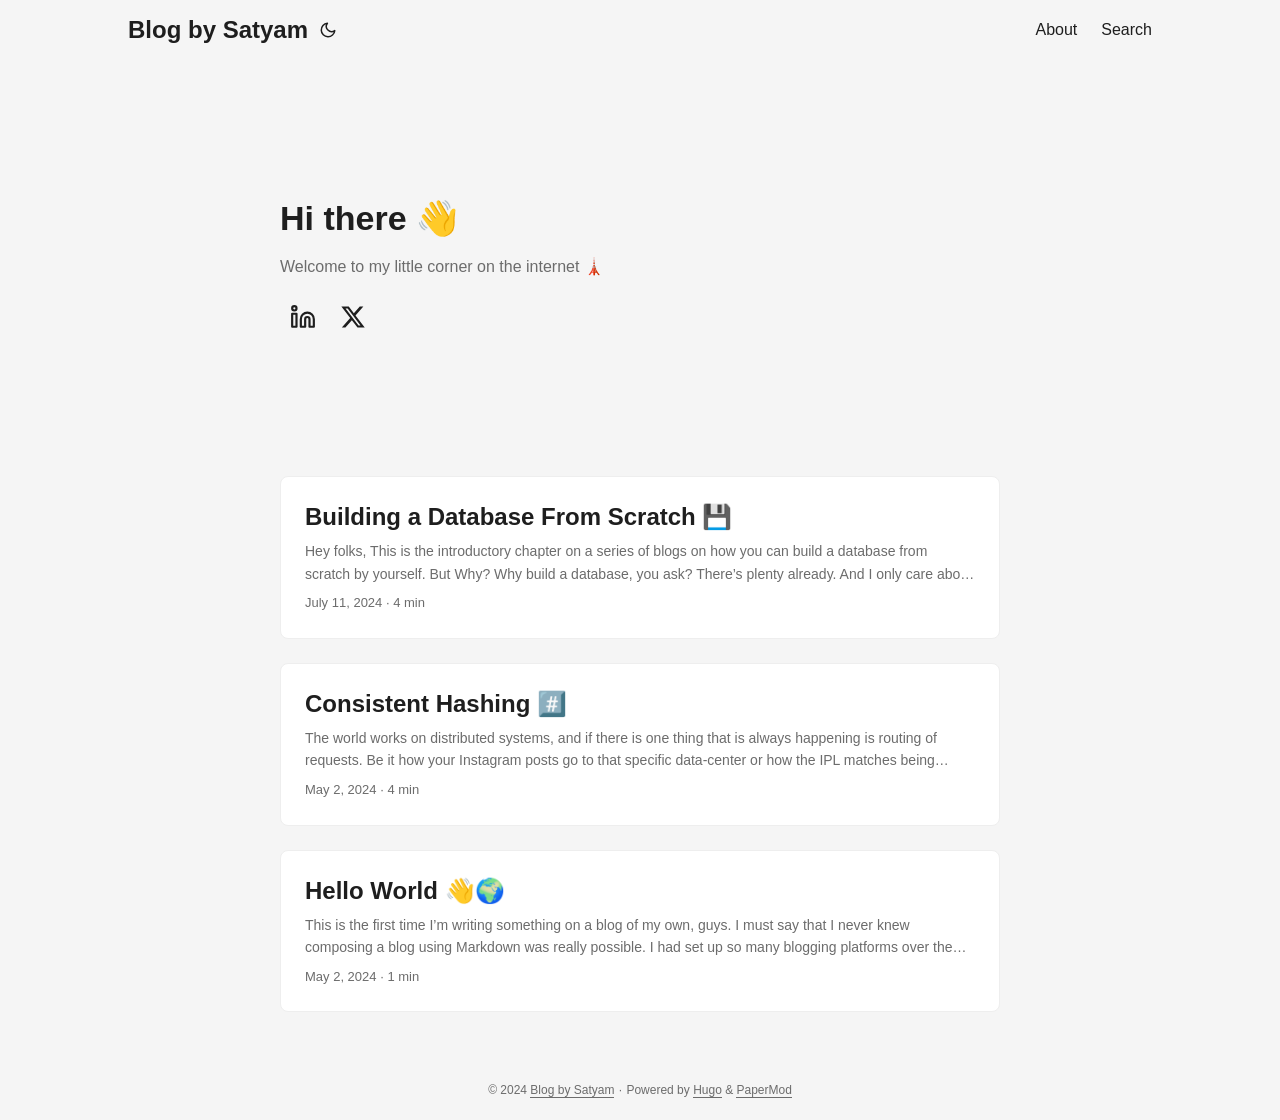
==== commit 7735a59d: "add blog" ====
--- a/index.html
+++ b/index.html
@@ -172,6 +172,20 @@
 
 <article class="post-entry"> 
   <header class="entry-header">
+    <h2 class="entry-hint-parent">Building a Database From Scratch 💾
+    </h2>
+  </header>
+  <div class="entry-content">
+    <p>Hey folks, This is the introductory chapter on a series of blogs on how you can build a database from scratch by yourself.
+But Why? Why build a database, you ask? There’s plenty already. And I only care about the CRUD stuff.
+Umm, I guess most of us treat a database as a black box and dump stuff into it. But we only care about some of it if we get a connection pool failure alert on our pager....</p>
+  </div>
+  <footer class="entry-footer"><span title='2024-07-11 23:17:49 +0530 IST'>July 11, 2024</span>&nbsp;·&nbsp;4 min</footer>
+  <a class="entry-link" aria-label="post link to Building a Database From Scratch 💾" href="https://stym06.github.io/posts/build-a-db-from-scratch/"></a>
+</article>
+
+<article class="post-entry"> 
+  <header class="entry-header">
     <h2 class="entry-hint-parent">Consistent Hashing #️⃣
     </h2>
   </header>
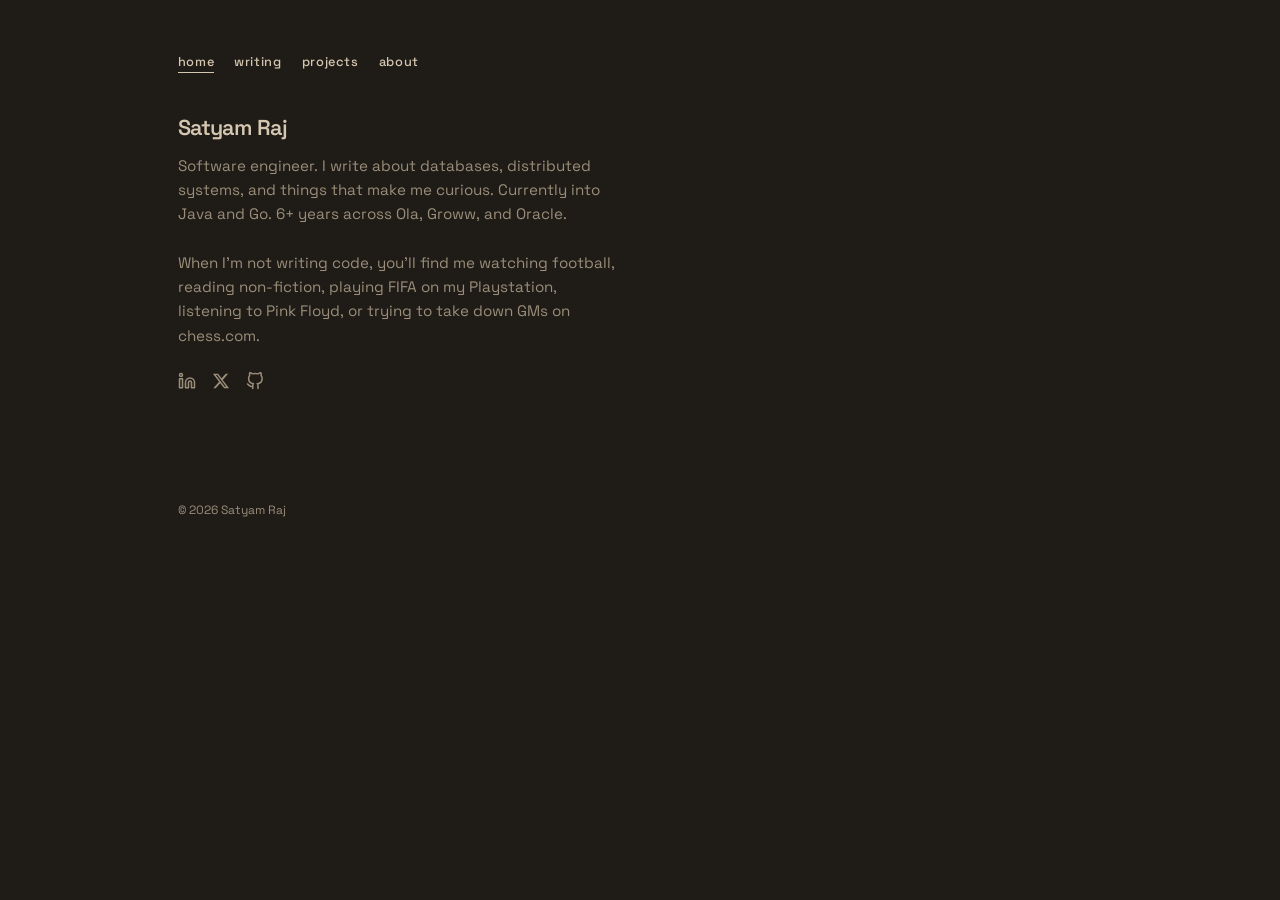
==== commit dcf09dfc: "redesign site with minimal, dark sepia theme Replace Hugo PaperMod theme with custom static HTML sit" ====
--- a/index.html
+++ b/index.html
@@ -1,286 +1,60 @@
 <!DOCTYPE html>
-<html lang="en" dir="auto">
+<html lang="en">
+<head>
+  <meta charset="utf-8">
+  <meta name="viewport" content="width=device-width, initial-scale=1">
+  <title>Satyam Raj</title>
+  <meta name="description" content="Software engineer. Writing about databases, distributed systems, and things I find interesting.">
+  <meta name="author" content="Satyam Raj">
+  <link rel="canonical" href="https://stym06.github.io/">
+  <link rel="icon" href="/favicon.ico">
+  <link rel="icon" type="image/png" sizes="16x16" href="/favicon-16x16.png">
+  <link rel="icon" type="image/png" sizes="32x32" href="/favicon-32x32.png">
+  <link rel="apple-touch-icon" href="/apple-touch-icon.png">
+  <link rel="alternate" type="application/rss+xml" title="Satyam Raj" href="/index.xml">
+  <meta property="og:title" content="Satyam Raj">
+  <meta property="og:description" content="Software engineer. Writing about databases, distributed systems, and things I find interesting.">
+  <meta property="og:type" content="website">
+  <meta property="og:url" content="https://stym06.github.io/">
+  <meta name="twitter:card" content="summary">
+  <meta name="twitter:title" content="Satyam Raj">
+  <meta name="twitter:description" content="Software engineer. Writing about databases, distributed systems, and things I find interesting.">
+  <link rel="stylesheet" href="/assets/css/style.css">
+</head>
+<body>
+  <div class="container">
+    <nav>
+      <ul>
+        <li><a href="/" class="active">home</a></li>
+        <li><a href="/posts/">writing</a></li>
+        <li><a href="/projects/">projects</a></li>
+        <li><a href="/about/">about</a></li>
+      </ul>
+    </nav>
 
-<head>
-	<meta name="generator" content="Hugo 0.125.5"><meta charset="utf-8">
-<meta http-equiv="X-UA-Compatible" content="IE=edge">
-<meta name="viewport" content="width=device-width, initial-scale=1, shrink-to-fit=no">
-<meta name="robots" content="index, follow">
-<title>Blog by Satyam</title>
+    <main>
+      <section class="intro">
+        <h1>Satyam Raj</h1>
+        <p class="bio">Software engineer. I write about databases, distributed systems, and things that make me curious. Currently into Java and Go. 6+ years across Ola, Groww, and Oracle.</p>
+        <p class="bio">When I'm not writing code, you'll find me watching football, reading non-fiction, playing FIFA on my Playstation, listening to Pink Floyd, or trying to take down GMs on chess.com.</p>
+        <div class="social-links">
+          <a href="https://linkedin.com/in/stym06" target="_blank" rel="noopener noreferrer" title="LinkedIn">
+            <svg xmlns="http://www.w3.org/2000/svg" viewBox="0 0 24 24" fill="none" stroke="currentColor" stroke-width="2" stroke-linecap="round" stroke-linejoin="round"><path d="M16 8a6 6 0 0 1 6 6v7h-4v-7a2 2 0 0 0-2-2 2 2 0 0 0-2 2v7h-4v-7a6 6 0 0 1 6-6z"></path><rect x="2" y="9" width="4" height="12"></rect><circle cx="4" cy="4" r="2"></circle></svg>
+          </a>
+          <a href="https://x.com/stym06" target="_blank" rel="noopener noreferrer" title="X">
+            <svg xmlns="http://www.w3.org/2000/svg" viewBox="0 0 24 24" fill="currentColor" width="18" height="18"><path d="M18.244 2.25h3.308l-7.227 8.26 8.502 11.24H16.17l-5.214-6.817L4.99 21.75H1.68l7.73-8.835L1.254 2.25H8.08l4.713 6.231zm-1.161 17.52h1.833L7.084 4.126H5.117z"></path></svg>
+          </a>
+          <a href="https://github.com/stym06" target="_blank" rel="noopener noreferrer" title="GitHub">
+            <svg xmlns="http://www.w3.org/2000/svg" viewBox="0 0 24 24" fill="none" stroke="currentColor" stroke-width="2" stroke-linecap="round" stroke-linejoin="round"><path d="M9 19c-5 1.5-5-2.5-7-3m14 6v-3.87a3.37 3.37 0 0 0-.94-2.61c3.14-.35 6.44-1.54 6.44-7A5.44 5.44 0 0 0 20 4.77 5.07 5.07 0 0 0 19.91 1S18.73.65 16 2.48a13.38 13.38 0 0 0-7 0C6.27.65 5.09 1 5.09 1A5.07 5.07 0 0 0 5 4.77a5.44 5.44 0 0 0-1.5 3.78c0 5.42 3.3 6.61 6.44 7A3.37 3.37 0 0 0 9 18.13V22"></path></svg>
+          </a>
+        </div>
+      </section>
 
-<meta name="description" content="">
-<meta name="author" content="">
-<link rel="canonical" href="https://stym06.github.io/">
-<link crossorigin="anonymous" href="/assets/css/stylesheet.b609c58d5c11bb90b1a54e04005d74ad1ddf22165eb79f5533967e57df9c3b50.css" integrity="sha256-tgnFjVwRu5CxpU4EAF10rR3fIhZet59VM5Z&#43;V9&#43;cO1A=" rel="preload stylesheet" as="style">
-<link rel="icon" href="https://stym06.github.io/favicon.ico">
-<link rel="icon" type="image/png" sizes="16x16" href="https://stym06.github.io/favicon-16x16.png">
-<link rel="icon" type="image/png" sizes="32x32" href="https://stym06.github.io/favicon-32x32.png">
-<link rel="apple-touch-icon" href="https://stym06.github.io/apple-touch-icon.png">
-<link rel="mask-icon" href="https://stym06.github.io/safari-pinned-tab.svg">
-<meta name="theme-color" content="#2e2e33">
-<meta name="msapplication-TileColor" content="#2e2e33">
-<link rel="alternate" type="application/rss+xml" href="https://stym06.github.io/index.xml">
-<link rel="alternate" type="application/json" href="https://stym06.github.io/index.json">
-<link rel="alternate" hreflang="en" href="https://stym06.github.io/">
-<noscript>
-    <style>
-        #theme-toggle,
-        .top-link {
-            display: none;
-        }
+    </main>
 
-    </style>
-    <style>
-        @media (prefers-color-scheme: dark) {
-            :root {
-                --theme: rgb(29, 30, 32);
-                --entry: rgb(46, 46, 51);
-                --primary: rgb(218, 218, 219);
-                --secondary: rgb(155, 156, 157);
-                --tertiary: rgb(65, 66, 68);
-                --content: rgb(196, 196, 197);
-                --code-block-bg: rgb(46, 46, 51);
-                --code-bg: rgb(55, 56, 62);
-                --border: rgb(51, 51, 51);
-            }
-
-            .list {
-                background: var(--theme);
-            }
-
-            .list:not(.dark)::-webkit-scrollbar-track {
-                background: 0 0;
-            }
-
-            .list:not(.dark)::-webkit-scrollbar-thumb {
-                border-color: var(--theme);
-            }
-        }
-
-    </style>
-</noscript>
-  
-
-<meta property="og:title" content="Blog by Satyam" />
-<meta property="og:description" content="" />
-<meta property="og:type" content="website" />
-<meta property="og:url" content="https://stym06.github.io/" />
-
-<meta name="twitter:card" content="summary"/>
-<meta name="twitter:title" content="Blog by Satyam"/>
-<meta name="twitter:description" content=""/>
-
-<script type="application/ld+json">
-{
-  "@context": "https://schema.org",
-  "@type": "Organization",
-  "name": "Blog by Satyam",
-  "url": "https://stym06.github.io/",
-  "description": "",
-  "thumbnailUrl": "https://stym06.github.io/favicon.ico",
-  "sameAs": [
-      "https://linkedin.com/in/stym06", "https://x.com/stym06"
-  ]
-}
-</script>
-</head>
-
-<body class="list" id="top">
-<script>
-    if (localStorage.getItem("pref-theme") === "dark") {
-        document.body.classList.add('dark');
-    } else if (localStorage.getItem("pref-theme") === "light") {
-        document.body.classList.remove('dark')
-    } else if (window.matchMedia('(prefers-color-scheme: dark)').matches) {
-        document.body.classList.add('dark');
-    }
-
-</script>
-
-<header class="header">
-    <nav class="nav">
-        <div class="logo">
-            <a href="https://stym06.github.io/" accesskey="h" title="Blog by Satyam (Alt + H)">Blog by Satyam</a>
-            <div class="logo-switches">
-                <button id="theme-toggle" accesskey="t" title="(Alt + T)">
-                    <svg id="moon" xmlns="http://www.w3.org/2000/svg" width="24" height="18" viewBox="0 0 24 24"
-                        fill="none" stroke="currentColor" stroke-width="2" stroke-linecap="round"
-                        stroke-linejoin="round">
-                        <path d="M21 12.79A9 9 0 1 1 11.21 3 7 7 0 0 0 21 12.79z"></path>
-                    </svg>
-                    <svg id="sun" xmlns="http://www.w3.org/2000/svg" width="24" height="18" viewBox="0 0 24 24"
-                        fill="none" stroke="currentColor" stroke-width="2" stroke-linecap="round"
-                        stroke-linejoin="round">
-                        <circle cx="12" cy="12" r="5"></circle>
-                        <line x1="12" y1="1" x2="12" y2="3"></line>
-                        <line x1="12" y1="21" x2="12" y2="23"></line>
-                        <line x1="4.22" y1="4.22" x2="5.64" y2="5.64"></line>
-                        <line x1="18.36" y1="18.36" x2="19.78" y2="19.78"></line>
-                        <line x1="1" y1="12" x2="3" y2="12"></line>
-                        <line x1="21" y1="12" x2="23" y2="12"></line>
-                        <line x1="4.22" y1="19.78" x2="5.64" y2="18.36"></line>
-                        <line x1="18.36" y1="5.64" x2="19.78" y2="4.22"></line>
-                    </svg>
-                </button>
-            </div>
-        </div>
-        <ul id="menu">
-            <li>
-                <a href="https://stym06.github.io/about/" title="About">
-                    <span>About</span>
-                </a>
-            </li>
-            <li>
-                <a href="https://stym06.github.io/search/" title="Search (Alt &#43; /)" accesskey=/>
-                    <span>Search</span>
-                </a>
-            </li>
-        </ul>
-    </nav>
-</header>
-<main class="main"> 
-<article class="first-entry home-info">
-    <header class="entry-header">
-        <h1>Hi there &#x1f44b;</h1>
-    </header>
-    <div class="entry-content">
-        Welcome to my little corner on the internet &#x1f5fc;
-    </div>
-    <footer class="entry-footer">
-        <div class="social-icons" >
-    <a href="https://linkedin.com/in/stym06" target="_blank" rel="noopener noreferrer me"
-        title="LinkedIn">
-        <svg xmlns="http://www.w3.org/2000/svg" viewBox="0 0 24 24" fill="none" stroke="currentColor" stroke-width="2"
-    stroke-linecap="round" stroke-linejoin="round">
-    <path d="M16 8a6 6 0 0 1 6 6v7h-4v-7a2 2 0 0 0-2-2 2 2 0 0 0-2 2v7h-4v-7a6 6 0 0 1 6-6z"></path>
-    <rect x="2" y="9" width="4" height="12"></rect>
-    <circle cx="4" cy="4" r="2"></circle>
-</svg>
-    </a>
-    <a href="https://x.com/stym06" target="_blank" rel="noopener noreferrer me"
-        title="X">
-        <svg xmlns="http://www.w3.org/2000/svg" viewBox="0 0 24 24" fill="currentColor">
-    <path
-        d="M18.244 2.25h3.308l-7.227 8.26 8.502 11.24H16.17l-5.214-6.817L4.99 21.75H1.68l7.73-8.835L1.254 2.25H8.08l4.713 6.231zm-1.161 17.52h1.833L7.084 4.126H5.117z">
-    </path>
-</svg>
-    </a>
-</div>
-
+    <footer>
+      &copy; 2026 Satyam Raj
     </footer>
-</article>
-
-<article class="post-entry"> 
-  <header class="entry-header">
-    <h2 class="entry-hint-parent">Building a Database From Scratch 💾
-    </h2>
-  </header>
-  <div class="entry-content">
-    <p>Hey folks, This is the introductory chapter on a series of blogs on how you can build a database from scratch by yourself.
-But Why? Why build a database, you ask? There’s plenty already. And I only care about the CRUD stuff.
-Umm, I guess most of us treat a database as a black box and dump stuff into it. But we only care about some of it if we get a connection pool failure alert on our pager....</p>
   </div>
-  <footer class="entry-footer"><span title='2024-07-11 23:17:49 +0530 IST'>July 11, 2024</span>&nbsp;·&nbsp;4 min</footer>
-  <a class="entry-link" aria-label="post link to Building a Database From Scratch 💾" href="https://stym06.github.io/posts/build-a-db-from-scratch/"></a>
-</article>
-
-<article class="post-entry"> 
-  <header class="entry-header">
-    <h2 class="entry-hint-parent">Consistent Hashing #️⃣
-    </h2>
-  </header>
-  <div class="entry-content">
-    <p>The world works on distributed systems, and if there is one thing that is always happening is routing of requests. Be it how your Instagram posts go to that specific data-center or how the IPL matches being streamed are coming to us from which one of the global CDNs, all of this is a matter of effective choice of request-&gt;server mapping essentially.
-We have load balancers which do some of this....</p>
-  </div>
-  <footer class="entry-footer"><span title='2024-05-02 22:18:47 +0530 IST'>May 2, 2024</span>&nbsp;·&nbsp;4 min</footer>
-  <a class="entry-link" aria-label="post link to Consistent Hashing #️⃣" href="https://stym06.github.io/posts/consistent-hashing/"></a>
-</article>
-
-<article class="post-entry"> 
-  <header class="entry-header">
-    <h2 class="entry-hint-parent">Hello World 👋🌍
-    </h2>
-  </header>
-  <div class="entry-content">
-    <p>This is the first time I’m writing something on a blog of my own, guys. I must say that I never knew composing a blog using Markdown was really possible. I had set up so many blogging platforms over the years using every frontend and backend stuff I learned, but as Da Vinci had correctly said:
-“Simplicity is the ultimate sophistication.”
-So, here we are, I’m using this neat little static site generator called Hugo to build my blog finally....</p>
-  </div>
-  <footer class="entry-footer"><span title='2024-05-02 22:18:47 +0530 IST'>May 2, 2024</span>&nbsp;·&nbsp;1 min</footer>
-  <a class="entry-link" aria-label="post link to Hello World 👋🌍" href="https://stym06.github.io/posts/hello-world/"></a>
-</article>
-    </main>
-    
-<footer class="footer">
-        <span>&copy; 2024 <a href="https://stym06.github.io/">Blog by Satyam</a></span> · 
-
-    <span>
-        Powered by
-        <a href="https://gohugo.io/" rel="noopener noreferrer" target="_blank">Hugo</a> &
-        <a href="https://github.com/adityatelange/hugo-PaperMod/" rel="noopener" target="_blank">PaperMod</a>
-    </span>
-</footer>
-<a href="#top" aria-label="go to top" title="Go to Top (Alt + G)" class="top-link" id="top-link" accesskey="g">
-    <svg xmlns="http://www.w3.org/2000/svg" viewBox="0 0 12 6" fill="currentColor">
-        <path d="M12 6H0l6-6z" />
-    </svg>
-</a>
-
-<script>
-    let menu = document.getElementById('menu')
-    if (menu) {
-        menu.scrollLeft = localStorage.getItem("menu-scroll-position");
-        menu.onscroll = function () {
-            localStorage.setItem("menu-scroll-position", menu.scrollLeft);
-        }
-    }
-
-    document.querySelectorAll('a[href^="#"]').forEach(anchor => {
-        anchor.addEventListener("click", function (e) {
-            e.preventDefault();
-            var id = this.getAttribute("href").substr(1);
-            if (!window.matchMedia('(prefers-reduced-motion: reduce)').matches) {
-                document.querySelector(`[id='${decodeURIComponent(id)}']`).scrollIntoView({
-                    behavior: "smooth"
-                });
-            } else {
-                document.querySelector(`[id='${decodeURIComponent(id)}']`).scrollIntoView();
-            }
-            if (id === "top") {
-                history.replaceState(null, null, " ");
-            } else {
-                history.pushState(null, null, `#${id}`);
-            }
-        });
-    });
-
-</script>
-<script>
-    var mybutton = document.getElementById("top-link");
-    window.onscroll = function () {
-        if (document.body.scrollTop > 800 || document.documentElement.scrollTop > 800) {
-            mybutton.style.visibility = "visible";
-            mybutton.style.opacity = "1";
-        } else {
-            mybutton.style.visibility = "hidden";
-            mybutton.style.opacity = "0";
-        }
-    };
-
-</script>
-<script>
-    document.getElementById("theme-toggle").addEventListener("click", () => {
-        if (document.body.className.includes("dark")) {
-            document.body.classList.remove('dark');
-            localStorage.setItem("pref-theme", 'light');
-        } else {
-            document.body.classList.add('dark');
-            localStorage.setItem("pref-theme", 'dark');
-        }
-    })
-
-</script>
 </body>
-
 </html>
--- a/assets/css/style.css
+++ b/assets/css/style.css
@@ -0,0 +1,417 @@
+@import url('https://fonts.googleapis.com/css2?family=Space+Grotesk:wght@400;500;600;700&display=swap');
+
+*, *::before, *::after {
+  margin: 0;
+  padding: 0;
+  box-sizing: border-box;
+}
+
+:root {
+  --bg: #1f1b17;
+  --text: #d4c6b0;
+  --text-secondary: #9a8e7a;
+  --accent: #332d26;
+  --link: #d4c6b0;
+  --link-hover: #e8c87a;
+  --code-bg: #2a2420;
+  --code-block-bg: #161210;
+}
+
+html {
+  font-size: 16px;
+  -webkit-font-smoothing: antialiased;
+  -moz-osx-font-smoothing: grayscale;
+}
+
+body {
+  font-family: 'Space Grotesk', -apple-system, BlinkMacSystemFont, 'Segoe UI', Roboto, sans-serif;
+  background-color: var(--bg);
+  color: var(--text);
+  line-height: 1.6;
+  min-height: 100vh;
+  display: flex;
+  flex-direction: column;
+}
+
+::selection {
+  background: var(--text);
+  color: var(--bg);
+}
+
+a {
+  color: var(--link);
+  text-decoration: none;
+}
+
+a:hover {
+  color: var(--link-hover);
+}
+
+/* Layout */
+.container {
+  max-width: 620px;
+  width: 100%;
+  margin-left: clamp(24px, 12vw, 260px);
+  padding: 0 24px;
+}
+
+@media (max-width: 768px) {
+  .container {
+    margin-left: auto;
+    margin-right: auto;
+  }
+}
+
+/* Navigation */
+nav {
+  padding: 48px 0 40px;
+}
+
+nav ul {
+  list-style: none;
+  display: flex;
+  gap: 20px;
+  align-items: center;
+}
+
+nav a {
+  font-size: 0.8rem;
+  font-weight: 500;
+  letter-spacing: 0.05em;
+  text-transform: lowercase;
+  padding-bottom: 2px;
+  border-bottom: 1.5px solid transparent;
+  transition: border-color 0.2s;
+}
+
+nav a:hover,
+nav a.active {
+  border-bottom-color: var(--text);
+}
+
+/* Main content */
+main {
+  flex: 1;
+  padding-bottom: 80px;
+}
+
+/* Homepage */
+.intro h1 {
+  font-size: 1.35rem;
+  font-weight: 600;
+  letter-spacing: -0.025em;
+  line-height: 1.3;
+  margin-bottom: 12px;
+}
+
+.intro .bio {
+  color: var(--text-secondary);
+  font-size: 0.95rem;
+  line-height: 1.6;
+  max-width: 440px;
+  margin-bottom: 24px;
+}
+
+.social-links {
+  display: flex;
+  gap: 16px;
+  margin-top: 8px;
+}
+
+.social-links a {
+  color: var(--text-secondary);
+  transition: color 0.2s;
+}
+
+.social-links a:hover {
+  color: var(--text);
+}
+
+.social-links svg {
+  width: 18px;
+  height: 18px;
+}
+
+hr {
+  border: none;
+  height: 1px;
+  background: var(--accent);
+  margin: 40px 0;
+}
+
+/* Post list */
+.post-list {
+  list-style: none;
+}
+
+.post-list li {
+  display: flex;
+  justify-content: space-between;
+  align-items: baseline;
+  padding: 10px 0;
+  gap: 16px;
+}
+
+.post-list li + li {
+  border-top: 1px solid var(--accent);
+}
+
+.post-list a {
+  font-size: 0.95rem;
+  font-weight: 500;
+  flex: 1;
+}
+
+.post-list .date {
+  color: var(--text-secondary);
+  font-size: 0.8rem;
+  white-space: nowrap;
+  font-variant-numeric: tabular-nums;
+}
+
+/* Article / Post page */
+.post-header {
+  margin-bottom: 32px;
+}
+
+.post-header h1 {
+  font-size: 1.35rem;
+  font-weight: 600;
+  letter-spacing: -0.025em;
+  line-height: 1.3;
+  margin-bottom: 8px;
+}
+
+.post-meta {
+  color: var(--text-secondary);
+  font-size: 0.8rem;
+}
+
+.post-content {
+  font-size: 0.95rem;
+  line-height: 1.7;
+}
+
+.post-content p {
+  margin-bottom: 1.2em;
+}
+
+.post-content h2 {
+  font-size: 1.1rem;
+  font-weight: 600;
+  margin-top: 2em;
+  margin-bottom: 0.8em;
+  letter-spacing: -0.02em;
+}
+
+.post-content h3 {
+  font-size: 1rem;
+  font-weight: 600;
+  margin-top: 1.5em;
+  margin-bottom: 0.6em;
+}
+
+.post-content ul,
+.post-content ol {
+  margin-bottom: 1.2em;
+  padding-left: 1.5em;
+}
+
+.post-content li {
+  margin-bottom: 0.4em;
+}
+
+.post-content blockquote {
+  border-left: 2px solid var(--accent);
+  padding-left: 16px;
+  margin: 1.5em 0;
+  color: var(--text-secondary);
+  font-style: italic;
+}
+
+.post-content a {
+  text-decoration: underline;
+  text-underline-offset: 2px;
+}
+
+.post-content img {
+  max-width: 100%;
+  height: auto;
+  border-radius: 4px;
+  margin: 1.5em 0;
+}
+
+.post-content code {
+  font-family: 'SF Mono', 'Fira Code', 'Fira Mono', Menlo, Consolas, monospace;
+  font-size: 0.85em;
+  background: var(--code-bg);
+  padding: 2px 6px;
+  border-radius: 3px;
+}
+
+.post-content pre {
+  background: var(--code-block-bg);
+  border-radius: 6px;
+  padding: 16px 20px;
+  overflow-x: auto;
+  margin: 1.5em 0;
+  font-size: 0.85rem;
+  line-height: 1.5;
+}
+
+.post-content pre code {
+  background: none;
+  padding: 0;
+  border-radius: 0;
+  color: #f8f8f2;
+}
+
+.post-content strong {
+  font-weight: 600;
+}
+
+.post-content em {
+  font-style: italic;
+}
+
+/* Back link */
+.back-link {
+  display: inline-block;
+  font-size: 0.8rem;
+  color: var(--text-secondary);
+  margin-bottom: 32px;
+}
+
+.back-link:hover {
+  color: var(--text);
+}
+
+/* About page */
+.about-content {
+  font-size: 0.95rem;
+  line-height: 1.7;
+}
+
+.about-content p {
+  margin-bottom: 1.2em;
+}
+
+.about-content h2 {
+  font-size: 1.1rem;
+  font-weight: 600;
+  margin-top: 2em;
+  margin-bottom: 0.8em;
+}
+
+.about-content ul {
+  list-style: none;
+  padding: 0;
+}
+
+.about-content ul li {
+  padding: 4px 0;
+}
+
+/* Project list */
+.project-list {
+  list-style: none;
+}
+
+.project-list li {
+  padding: 14px 0;
+}
+
+.project-list li + li {
+  border-top: 1px solid var(--accent);
+}
+
+.project-list .project-header a {
+  font-size: 0.95rem;
+  font-weight: 500;
+  text-decoration: underline;
+  text-underline-offset: 2px;
+}
+
+.project-list .project-desc {
+  color: var(--text-secondary);
+  font-size: 0.85rem;
+  margin-top: 4px;
+  line-height: 1.5;
+}
+
+.project-list .project-desc code {
+  font-family: 'SF Mono', 'Fira Code', 'Fira Mono', Menlo, Consolas, monospace;
+  font-size: 0.85em;
+  background: var(--code-bg);
+  padding: 1px 5px;
+  border-radius: 3px;
+}
+
+/* Experience / About */
+.experience {
+  margin-bottom: 1em;
+}
+
+.exp-item {
+  padding: 12px 0;
+}
+
+.exp-item + .exp-item {
+  border-top: 1px solid var(--accent);
+}
+
+.exp-header {
+  display: flex;
+  justify-content: space-between;
+  align-items: baseline;
+  gap: 12px;
+}
+
+.exp-date {
+  color: var(--text-secondary);
+  font-size: 0.8rem;
+  white-space: nowrap;
+}
+
+.exp-role {
+  color: var(--text-secondary);
+  font-size: 0.85rem;
+  margin-top: 2px;
+  font-style: italic;
+}
+
+.exp-item ul {
+  list-style: disc;
+  padding-left: 1.5em;
+  margin-top: 8px;
+}
+
+.exp-item li {
+  font-size: 0.88rem;
+  padding: 3px 0;
+  line-height: 1.5;
+}
+
+.exp-stack {
+  color: var(--text-secondary);
+  font-size: 0.78rem;
+  margin-top: 8px;
+  font-style: italic;
+}
+
+/* Footer */
+footer {
+  padding: 24px 0 48px;
+  color: var(--text-secondary);
+  font-size: 0.75rem;
+}
+
+/* Fade in animation */
+@keyframes fadeIn {
+  from { opacity: 0; transform: translateY(8px); }
+  to { opacity: 1; transform: translateY(0); }
+}
+
+main {
+  animation: fadeIn 0.4s ease-out;
+}
